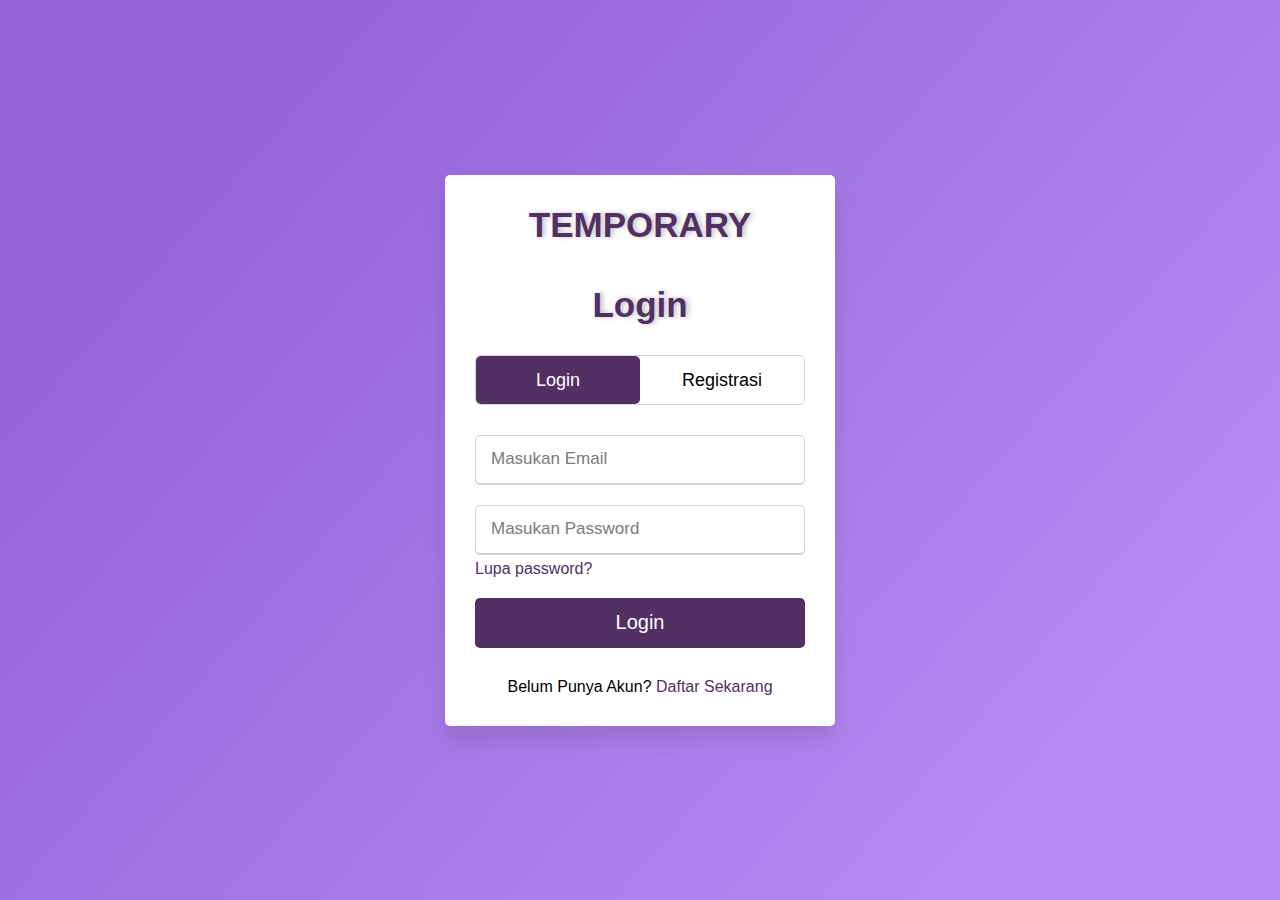
==== login.html @ bfe0a97e "first commit" ====
<html lang="en">
<head>
    <meta charset="UTF-8">
    <meta name="viewport" content="width=device-width, initial-scale=1.0">
    <title>Pencegahan dan Penanganan Kekerasan Seksual</title>
    <link rel="preconnect" href="https://fonts.gstatic.com">
    <link href="https://fonts.googleapis.com/css2?family=Inter&display=swap" rel="stylesheet">
    <!-- <link rel="icon" href="assets/img/logo-white.png"> -->
    <link rel="stylesheet" href="assets/css/login.css">
</head>

<body>
    <div class="wrapper">
        <div class="title-text">
           <div class="title login">
            <!-- <img src="assets/img/logo.png">  -->
            <h4 class="logo">TEMPORARY</h4>
            <br>
              Login
           </div>
           <div class="title signup">
            <!-- <img src="assets/img/logo.png">  -->
            <h4 class="logo">TEMPORARY</h4>
            <br>
              Registrasi
           </div>
        </div>
        <div class="form-container">
           <div class="slide-controls">
              <input type="radio" name="slide" id="login" checked>
              <input type="radio" name="slide" id="signup">
              <label for="login" class="slide login">Login</label>
              <label for="signup" class="slide signup">Registrasi</label>
              <div class="slider-tab"></div>
           </div>
           <div class="form-inner">
              <form action="index.html" class="login">
                 <div class="field">
                    <input type="text" placeholder="Masukan Email" required>
                 </div>
                 <div class="field">
                    <input type="password" placeholder="Masukan Password" required>
                 </div>
                 <div class="pass-link">
                    <a href="#">Lupa password?</a>
                 </div>
                 <div class="field btn">
                    <div class="btn-layer"></div>
                    <input type="submit" value="Login">
                 </div>
                 <div class="signup-link">
                    Belum Punya Akun? <a href="">Daftar Sekarang</a>
                 </div>
              </form>
              <form action="index.html" class="signup">
                 <div class="field">
                    <input type="text" placeholder="Masukan Email" required>
                 </div>
                 <div class="field">
                    <input type="password" placeholder="Masukan Password" required>
                 </div>
                 <div class="field">
                    <input type="password" placeholder="Konfirmasi password" required>
                 </div>
                 <div class="field btn">
                    <div class="btn-layer"></div>
                    <input type="submit" value="Register">
                 </div>
              </form>
           </div>
        </div>
     </div>
     <script>
      const loginText = document.querySelector(".title-text .login");
      const loginForm = document.querySelector("form.login");
      const loginBtn = document.querySelector("label.login");
      const signupBtn = document.querySelector("label.signup");
      const signupLink = document.querySelector("form .signup-link a");
      signupBtn.onclick = (()=>{
        loginForm.style.marginLeft = "-50%";
        loginText.style.marginLeft = "-50%";
      });
      loginBtn.onclick = (()=>{
        loginForm.style.marginLeft = "0%";
        loginText.style.marginLeft = "0%";
      });
      signupLink.onclick = (()=>{
        signupBtn.click();
        return false;
      });
   </script>
</body>
</html>
---- assets/css/login.css ----
*{
    margin: 0;
    padding: 0;
    box-sizing: border-box;
    font-family: 'Poppins', sans-serif;
  }
  html,body{
    display: grid;
    height: 100%;
    width: 100%;
    place-items: center;
    background: linear-gradient(131.33deg, #9564DA 16.78%, #B68BF2 86.27%);
  }

  .wrapper{
    overflow: hidden;
    max-width: 390px;
    background: #fff;
    padding: 30px;
    border-radius: 5px;
    box-shadow: 0px 15px 20px rgba(0,0,0,0.1);
  }
  .wrapper .title-text{
    display: flex;
    width: 200%;
  }
  .wrapper .title-text img{
    width: 150px;
    height: 88px;
  }
  .wrapper .title{
    color: #522F65;
    text-shadow: 3px 0px 5px rgba(155, 155, 155, 0.596);
    width: 50%;
    font-size: 35px;
    font-weight: 600;
    text-align: center;
    transition: all 0.6s cubic-bezier(0.68,-0.55,0.265,1.55);
  }
  .wrapper .slide-controls{
    position: relative;
    display: flex;
    height: 50px;
    width: 100%;
    overflow: hidden;
    margin: 30px 0 10px 0;
    justify-content: space-between;
    border: 1px solid lightgrey;
    border-radius: 5px;
  }
  .slide-controls .slide{
    height: 100%;
    width: 100%;
    color: #fff;
    font-size: 18px;
    font-weight: 500;
    text-align: center;
    line-height: 48px;
    cursor: pointer;
    z-index: 1;
    transition: all 0.6s ease;
  }
  .slide-controls label.signup{
    color: #000;
  }
  .slide-controls .slider-tab{
    position: absolute;
    height: 100%;
    width: 50%;
    left: 0;
    z-index: 0;
    border-radius: 5px;
    background: #522F65;
    transition: all 0.6s cubic-bezier(0.68,-0.55,0.265,1.55);
  }
  input[type="radio"]{
    display: none;
  }
  #signup:checked ~ .slider-tab{
    left: 50%;
  }
  #signup:checked ~ label.signup{
    color: #fff;
    cursor: default;
    user-select: none;
  }
  #signup:checked ~ label.login{
    color: #000;
  }
  #login:checked ~ label.signup{
    color: #000;
  }
  #login:checked ~ label.login{
    cursor: default;
    user-select: none;
  }
  .wrapper .form-container{
    width: 100%;
    overflow: hidden;
  }
  .form-container .form-inner{
    display: flex;
    width: 200%;
  }
  .form-container .form-inner form{
    width: 50%;
    transition: all 0.6s cubic-bezier(0.68,-0.55,0.265,1.55);
  }
  .form-inner form .field{
    height: 50px;
    width: 100%;
    margin-top: 20px;
  }
  .form-inner form .field input{
    height: 100%;
    width: 100%;
    outline: none;
    padding-left: 15px;
    border-radius: 5px;
    border: 1px solid lightgrey;
    border-bottom-width: 2px;
    font-size: 17px;
    transition: all 0.3s ease;
  }
  .form-inner form .field input:focus{
    border-color: #522F65;
  }
  .form-inner form .field input::placeholder{
    color: #7b7b7b;
    transition: all 0.3s ease;
  }
  form .field input:focus::placeholder{
    color: #7b7b7b;
  }
  .form-inner form .pass-link{
    margin-top: 5px;
  }
  .form-inner form .signup-link{
    text-align: center;
    margin-top: 30px;
  }
  .form-inner form .pass-link a,
  .form-inner form .signup-link a{
    color: #522F65;
    text-decoration: none;
  }
  .form-inner form .pass-link a:hover,
  .form-inner form .signup-link a:hover{
    text-decoration: underline;
  }
  form .btn{
    height: 50px;
    width: 100%;
    border-radius: 5px;
    position: relative;
    overflow: hidden;
  }
  form .btn .btn-layer{
    height: 100%;
    width: 300%;
    position: absolute;
    left: -100%;
    background: #522F65;
    border-radius: 5px;
    transition: all 0.4s ease;;
  }
  form .btn:hover .btn-layer{
    left: 0;
  }
  form .btn input[type="submit"]{
    height: 100%;
    width: 100%;
    z-index: 1;
    position: relative;
    background: none;
    border: none;
    color: #fff;
    padding-left: 0;
    border-radius: 5px;
    font-size: 20px;
    font-weight: 500;
    cursor: pointer;
  }
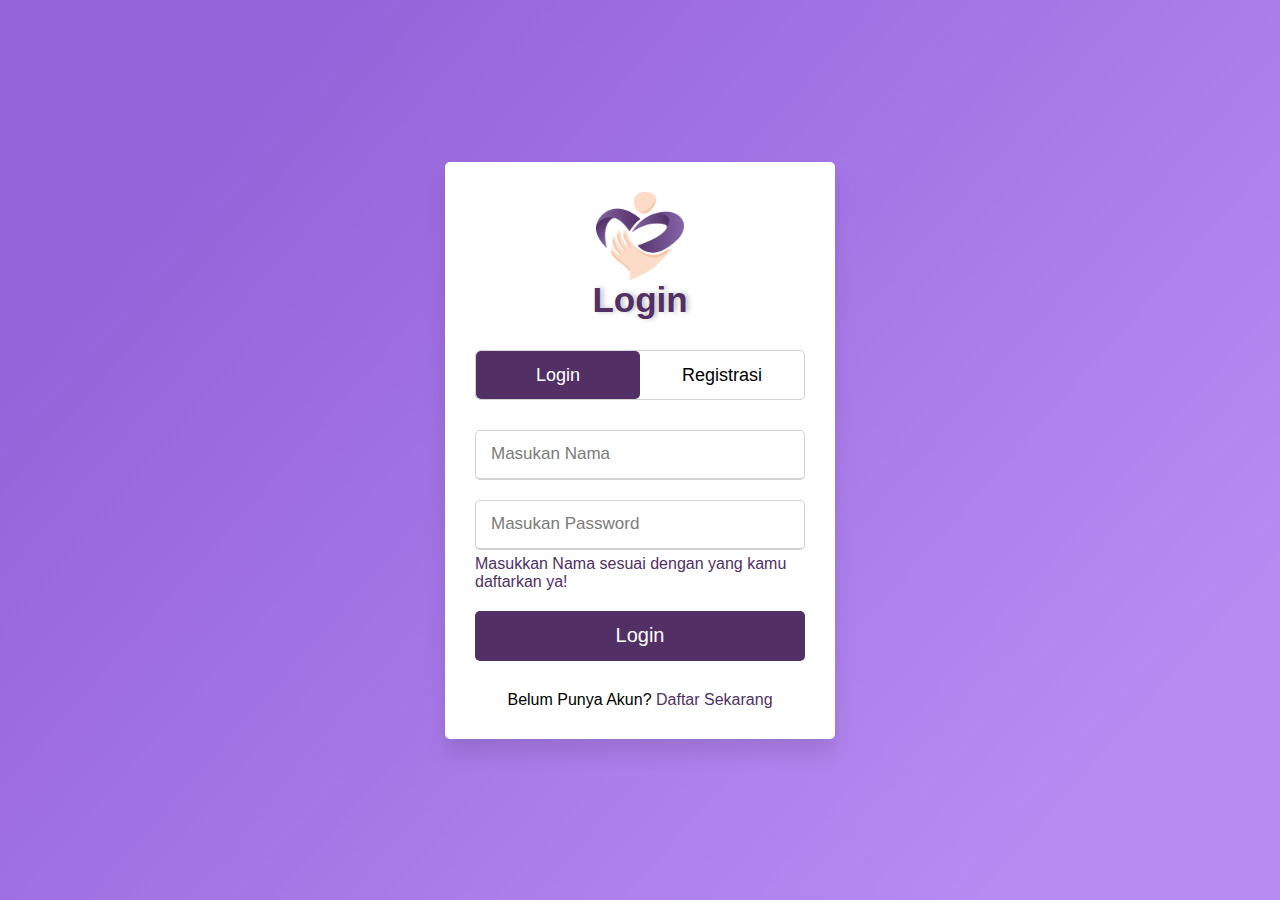
==== commit 8d154938: "First Commit" ====
--- a/login.html
+++ b/login.html
@@ -5,7 +5,7 @@
     <title>Pencegahan dan Penanganan Kekerasan Seksual</title>
     <link rel="preconnect" href="https://fonts.gstatic.com">
     <link href="https://fonts.googleapis.com/css2?family=Inter&display=swap" rel="stylesheet">
-    <!-- <link rel="icon" href="assets/img/logo-white.png"> -->
+    <link rel="icon" href="assets/img/logo.png">
     <link rel="stylesheet" href="assets/css/login.css">
 </head>
 
@@ -13,14 +13,12 @@
     <div class="wrapper">
         <div class="title-text">
            <div class="title login">
-            <!-- <img src="assets/img/logo.png">  -->
-            <h4 class="logo">TEMPORARY</h4>
+            <img src="assets/img/logo.png">
             <br>
               Login
            </div>
            <div class="title signup">
-            <!-- <img src="assets/img/logo.png">  -->
-            <h4 class="logo">TEMPORARY</h4>
+            <img src="assets/img/logo.png"> 
             <br>
               Registrasi
            </div>
@@ -36,13 +34,13 @@
            <div class="form-inner">
               <form action="index.html" class="login">
                  <div class="field">
-                    <input type="text" placeholder="Masukan Email" required>
+                    <input type="text" placeholder="Masukan Nama" required>
                  </div>
                  <div class="field">
                     <input type="password" placeholder="Masukan Password" required>
                  </div>
                  <div class="pass-link">
-                    <a href="#">Lupa password?</a>
+                    <span>Masukkan Nama sesuai dengan yang kamu daftarkan ya!</span>
                  </div>
                  <div class="field btn">
                     <div class="btn-layer"></div>
--- a/assets/css/login.css
+++ b/assets/css/login.css
@@ -25,7 +25,7 @@
     width: 200%;
   }
   .wrapper .title-text img{
-    width: 150px;
+    width: 88px;
     height: 88px;
   }
   .wrapper .title{
@@ -139,12 +139,11 @@
     text-align: center;
     margin-top: 30px;
   }
-  .form-inner form .pass-link a,
+  .form-inner form .pass-link,
   .form-inner form .signup-link a{
     color: #522F65;
     text-decoration: none;
   }
-  .form-inner form .pass-link a:hover,
   .form-inner form .signup-link a:hover{
     text-decoration: underline;
   }
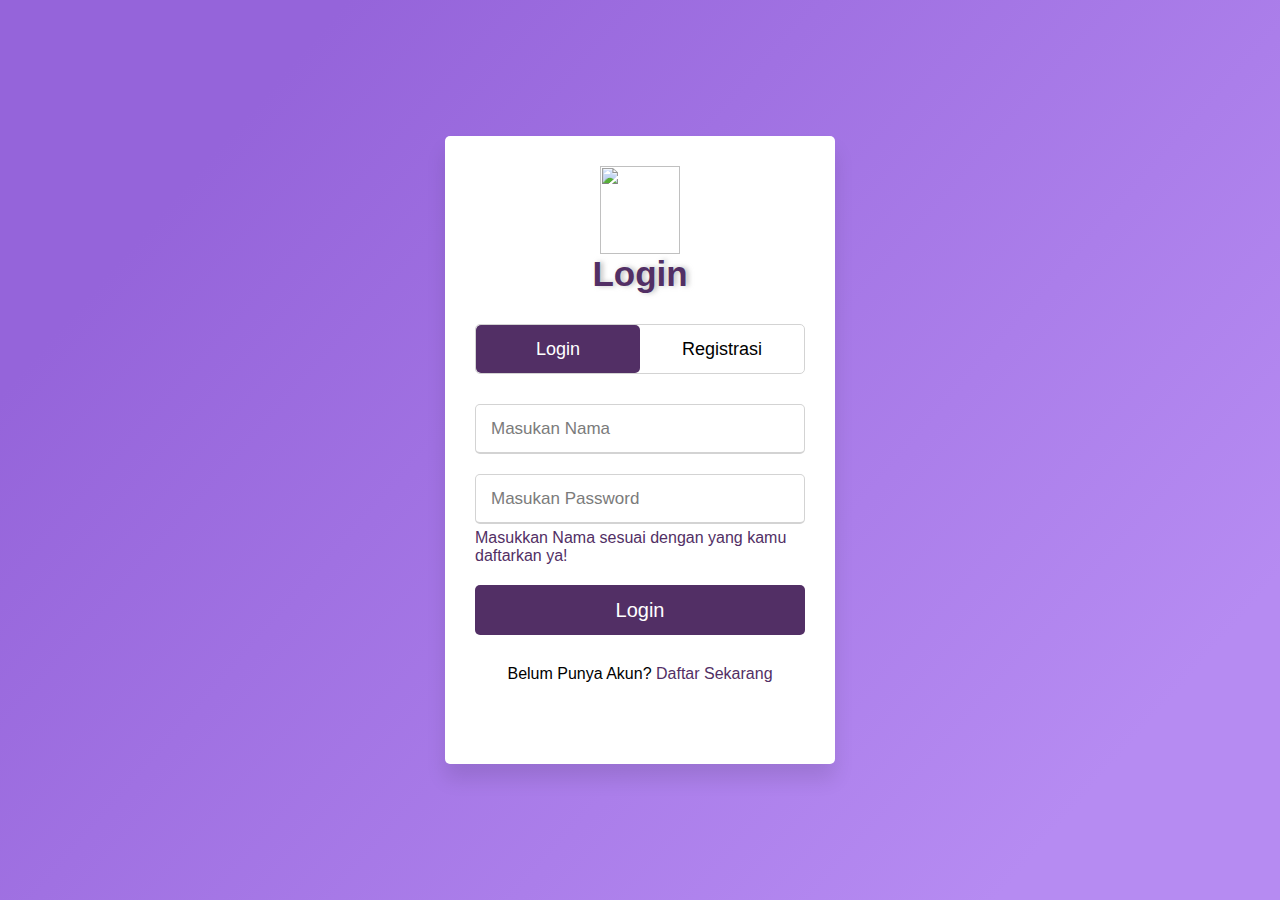
==== commit c45283a3: "First Commit" ====
--- a/login.html
+++ b/login.html
@@ -5,7 +5,7 @@
     <title>Pencegahan dan Penanganan Kekerasan Seksual</title>
     <link rel="preconnect" href="https://fonts.gstatic.com">
     <link href="https://fonts.googleapis.com/css2?family=Inter&display=swap" rel="stylesheet">
-    <link rel="icon" href="assets/img/logo.png">
+    <link rel="icon" href="assets/img/Logo.png">
     <link rel="stylesheet" href="assets/css/login.css">
 </head>
 
@@ -13,12 +13,12 @@
     <div class="wrapper">
         <div class="title-text">
            <div class="title login">
-            <img src="assets/img/logo.png">
+            <img src="assets/img/Logo.png">
             <br>
               Login
            </div>
            <div class="title signup">
-            <img src="assets/img/logo.png"> 
+            <img src="assets/img/Logo.png">
             <br>
               Registrasi
            </div>
@@ -52,13 +52,21 @@
               </form>
               <form action="index.html" class="signup">
                  <div class="field">
-                    <input type="text" placeholder="Masukan Email" required>
+                    <input type="text" placeholder="Masukan Nama" required>
+                 </div>
+                 <div class="field">
+                  <input type="text" placeholder="Masukkan Prodi" required>
+                 </div>
+                 <div class="field">
+                  <select type="text" placeholder="Masukkan Kelas">
+                     <option selected>2A</option>
+                      <option value="1">2B</option>
+                      <option value="2">2C</option>
+                      <option value="3">2D</option>
+                  </select>
                  </div>
                  <div class="field">
                     <input type="password" placeholder="Masukan Password" required>
-                 </div>
-                 <div class="field">
-                    <input type="password" placeholder="Konfirmasi password" required>
                  </div>
                  <div class="field btn">
                     <div class="btn-layer"></div>
--- a/assets/css/login.css
+++ b/assets/css/login.css
@@ -25,7 +25,7 @@
     width: 200%;
   }
   .wrapper .title-text img{
-    width: 88px;
+    width: 80px;
     height: 88px;
   }
   .wrapper .title{
@@ -111,7 +111,8 @@
     width: 100%;
     margin-top: 20px;
   }
-  .form-inner form .field input{
+  .form-inner form .field input,
+  .form-inner form .field select{
     height: 100%;
     width: 100%;
     outline: none;
@@ -122,14 +123,17 @@
     font-size: 17px;
     transition: all 0.3s ease;
   }
-  .form-inner form .field input:focus{
+  .form-inner form .field input:focus,
+  .form-inner form .field select:focus{
     border-color: #522F65;
   }
-  .form-inner form .field input::placeholder{
+  .form-inner form .field input::placeholder,
+  .form-inner form .field select::placeholder{
     color: #7b7b7b;
     transition: all 0.3s ease;
   }
-  form .field input:focus::placeholder{
+  form .field input:focus::placeholder,
+  form .field select:focus::placeholder{
     color: #7b7b7b;
   }
   .form-inner form .pass-link{
